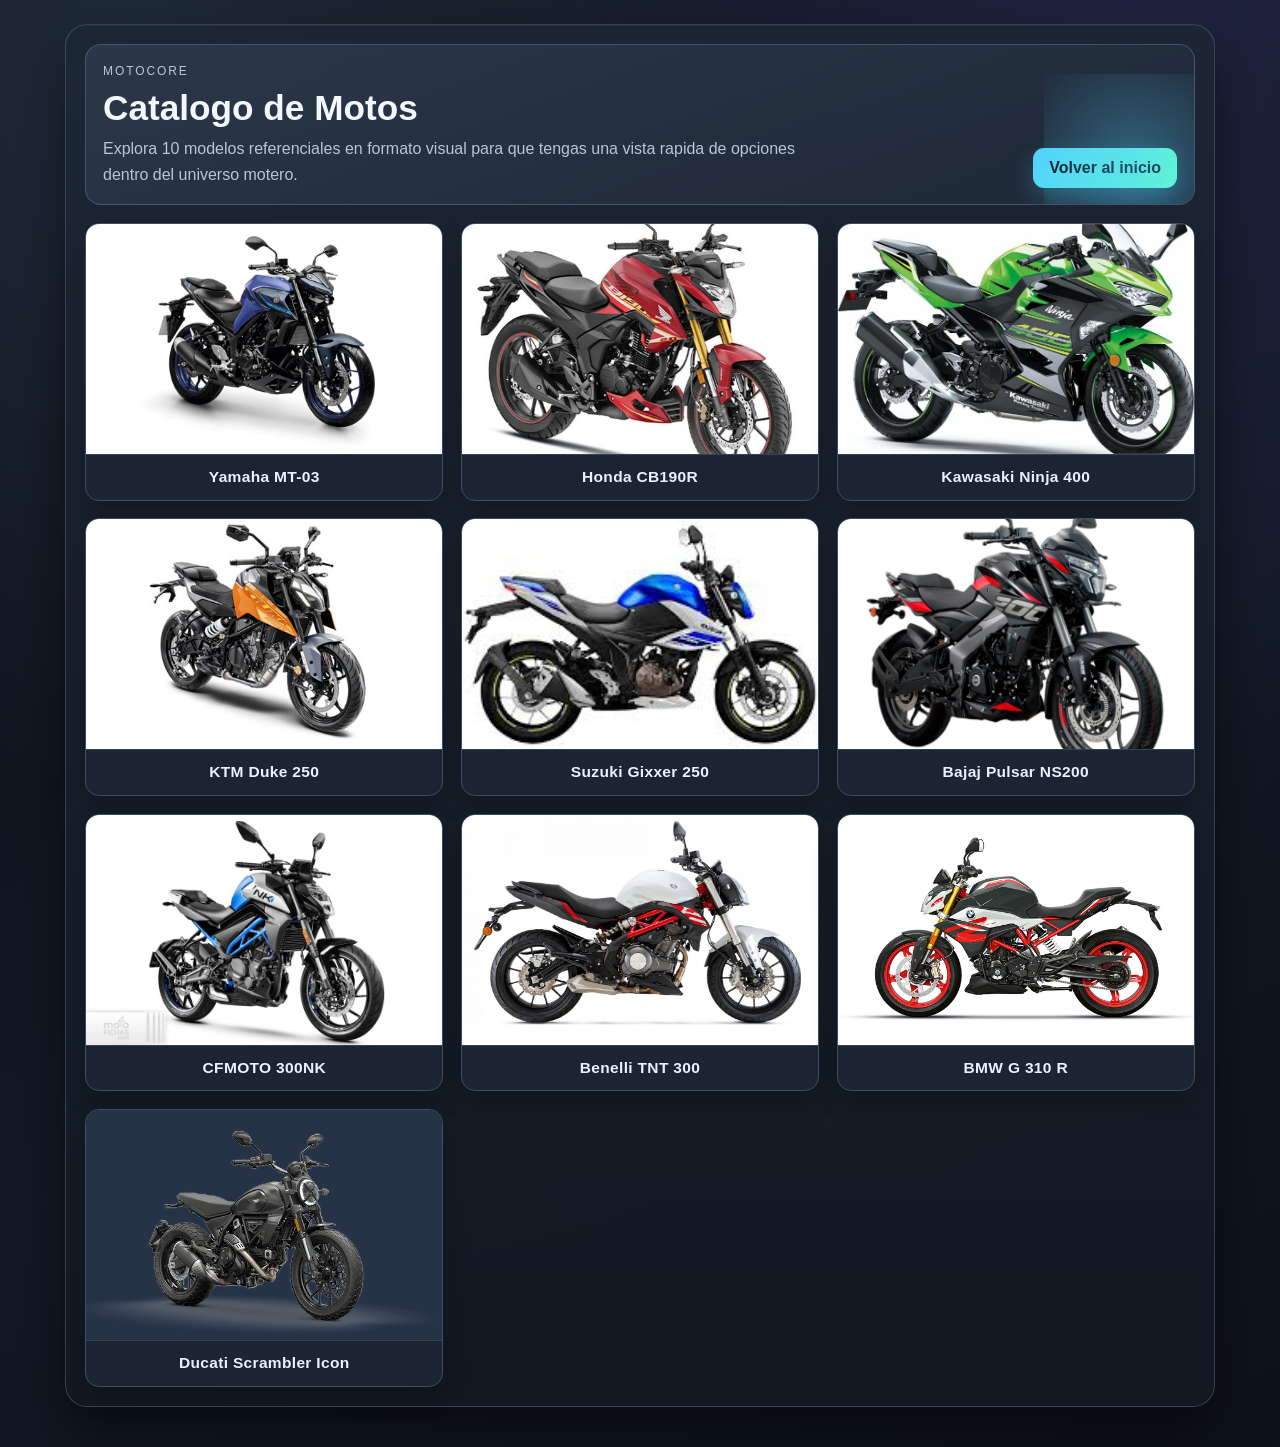
==== pages/catalogo.html @ ab17faab "incluimos la seccion catalogo con 10 motos iniciales" ====
<!doctype html>
<html lang="es">
    <head>
        <meta charset="UTF-8" />
        <meta name="viewport" content="width=device-width, initial-scale=1.0" />
        <title>Catalogo | MOTOCORE</title>
        <link rel="stylesheet" href="../assets/css/catalogo.css" />
    </head>
    <body>
        <main>
            <header class="catalog-header">
                <div>
                    <p class="eyebrow">MOTOCORE</p>
                    <h1>Catalogo de Motos</h1>
                    <p>
                        Explora 10 modelos referenciales en formato visual para que tengas una vista rapida de opciones
                        dentro del universo motero.
                    </p>
                </div>
                <a class="back-link" href="../index.html">Volver al inicio</a>
            </header>

            <section class="catalog-grid" aria-label="Catalogo de motos">
                <article class="bike-card">
                    <img src="../assets/img/catologo/yamaha-mt03.jpg" alt="Yamaha MT-03" />
                    <h2>Yamaha MT-03</h2>
                </article>
                <article class="bike-card">
                    <img src="../assets/img/catologo/honda-cb190r.jpg" alt="Honda CB190R" />
                    <h2>Honda CB190R</h2>
                </article>
                <article class="bike-card">
                    <img src="../assets/img/catologo/kawasaki-ninja400.jpeg" alt="Kawasaki Ninja 400" />
                    <h2>Kawasaki Ninja 400</h2>
                </article>
                <article class="bike-card">
                    <img src="../assets/img/catologo/ktm-duke250.jpg" alt="KTM Duke 250" />
                    <h2>KTM Duke 250</h2>
                </article>
                <article class="bike-card">
                    <img src="../assets/img/catologo/susuki-gixxer250.jpeg" alt="Suzuki Gixxer 250" />
                    <h2>Suzuki Gixxer 250</h2>
                </article>
                <article class="bike-card">
                    <img src="../assets/img/catologo/bajaj-pulsarns200.jpg" alt="Bajaj Pulsar NS200" />
                    <h2>Bajaj Pulsar NS200</h2>
                </article>
                <article class="bike-card">
                    <img src="../assets/img/catologo/cfmoto-300nk.jpg" alt="CFMOTO 300NK" />
                    <h2>CFMOTO 300NK</h2>
                </article>
                <article class="bike-card">
                    <img src="../assets/img/catologo/benelli-tnt300.jpg" alt="Benelli TNT 300" />
                    <h2>Benelli TNT 300</h2>
                </article>
                <article class="bike-card">
                    <img src="../assets/img/catologo/bmw-g310r.jpg" alt="BMW G 310 R" />
                    <h2>BMW G 310 R</h2>
                </article>
                <article class="bike-card">
                    <img src="../assets/img/catologo/ducati-scrambler-r.png" alt="Ducati Scrambler Icon" />
                    <h2>Ducati Scrambler Icon</h2>
                </article>
            </section>
        </main>
    </body>
</html>
---- assets/css/catalogo.css ----
:root {
    --bg: #0d1117;
    --surface: #1b2432;
    --surface-2: #263245;
    --border: #3d4d64;
    --text: #f3f7ff;
    --muted: #b9c5d8;
    --accent: #52d0ff;
    --accent-2: #64ffc9;
}

* {
    box-sizing: border-box;
    margin: 0;
    padding: 0;
}

body {
    min-height: 100vh;
    background:
        radial-gradient(circle at 10% 5%, #202b3b 0%, rgba(32, 43, 59, 0) 40%),
        radial-gradient(circle at 88% 0%, #1f2340 0%, rgba(31, 35, 64, 0) 42%),
        linear-gradient(150deg, #0d1117 0%, #131a26 56%, #0d1219 100%);
    color: var(--text);
    font-family: "Segoe UI", Tahoma, Geneva, Verdana, sans-serif;
    padding: 1.5rem 0.9rem 2.5rem;
}

main {
    width: min(1150px, 96%);
    margin: 0 auto;
    background: linear-gradient(180deg, rgba(29, 38, 52, 0.95), rgba(19, 25, 34, 0.96));
    border: 1px solid rgba(80, 97, 120, 0.56);
    border-radius: 22px;
    padding: 1.2rem;
    box-shadow:
        0 26px 56px rgba(0, 0, 0, 0.5),
        inset 0 1px 0 rgba(255, 255, 255, 0.04);
}

.catalog-header {
    display: flex;
    justify-content: space-between;
    gap: 1rem;
    align-items: flex-end;
    background: linear-gradient(160deg, rgba(52, 66, 86, 0.66), rgba(31, 41, 55, 0.72));
    border: 1px solid rgba(85, 103, 128, 0.68);
    border-radius: 16px;
    padding: 1.05rem;
    margin-bottom: 1.1rem;
    position: relative;
    overflow: hidden;
}

.catalog-header::after {
    content: "";
    position: absolute;
    inset: auto -30px -50px auto;
    width: 180px;
    height: 180px;
    background: radial-gradient(circle, rgba(82, 208, 255, 0.35), rgba(82, 208, 255, 0));
    pointer-events: none;
}

.eyebrow {
    font-size: 0.75rem;
    letter-spacing: 0.12rem;
    text-transform: uppercase;
    color: var(--accent);
    margin-bottom: 0.45rem;
}

.catalog-header h1 {
    font-size: clamp(1.5rem, 3vw, 2.2rem);
    margin-bottom: 0.5rem;
}

.catalog-header p {
    color: var(--muted);
    line-height: 1.6;
    max-width: 700px;
}

.back-link {
    text-decoration: none;
    color: #07111b;
    background: linear-gradient(120deg, var(--accent) 0%, var(--accent-2) 100%);
    border-radius: 11px;
    font-weight: 700;
    padding: 0.68rem 1rem;
    white-space: nowrap;
    box-shadow: 0 10px 24px rgba(67, 209, 255, 0.27);
    transition: transform 0.2s ease, box-shadow 0.2s ease;
}

.back-link:hover {
    transform: translateY(-2px);
    box-shadow: 0 12px 26px rgba(67, 209, 255, 0.34);
}

.catalog-grid {
    display: grid;
    grid-template-columns: repeat(3, minmax(0, 1fr));
    gap: 1.1rem;
}

.bike-card {
    background: linear-gradient(180deg, #1e2837 0%, var(--surface) 100%);
    border: 1px solid var(--border);
    border-radius: 14px;
    overflow: hidden;
    box-shadow: 0 10px 24px rgba(0, 0, 0, 0.24);
    transition: transform 0.25s ease, border-color 0.25s ease, box-shadow 0.25s ease;
}

.bike-card:hover {
    transform: translateY(-6px);
    border-color: #7ad8ff;
    box-shadow: 0 16px 28px rgba(0, 0, 0, 0.34);
}

.bike-card img {
    width: 100%;
    height: 230px;
    object-fit: cover;
    display: block;
    background: var(--surface-2);
    transition: transform 0.3s ease, filter 0.3s ease;
}

.bike-card:hover img {
    transform: scale(1.05);
    filter: saturate(1.08);
}

.bike-card h2 {
    font-size: 0.97rem;
    letter-spacing: 0.02rem;
    padding: 0.82rem 0.7rem 0.85rem;
    text-align: center;
    color: #e9f1ff;
    border-top: 1px solid rgba(88, 104, 128, 0.42);
}

@media (max-width: 1000px) {
    .catalog-grid {
        grid-template-columns: repeat(2, minmax(0, 1fr));
        gap: 1rem;
    }
}

@media (max-width: 700px) {
    .catalog-header {
        flex-direction: column;
        align-items: flex-start;
    }

    .back-link {
        width: 100%;
        text-align: center;
    }

    .catalog-grid {
        grid-template-columns: 1fr;
    }

    .bike-card img {
        height: 240px;
    }
}

@media (max-width: 480px) {
    main {
        padding: 0.85rem;
        border-radius: 16px;
    }

    .catalog-header {
        border-radius: 13px;
    }

    .catalog-grid {
        grid-template-columns: 1fr;
    }

    .bike-card img {
        height: 210px;
    }
}
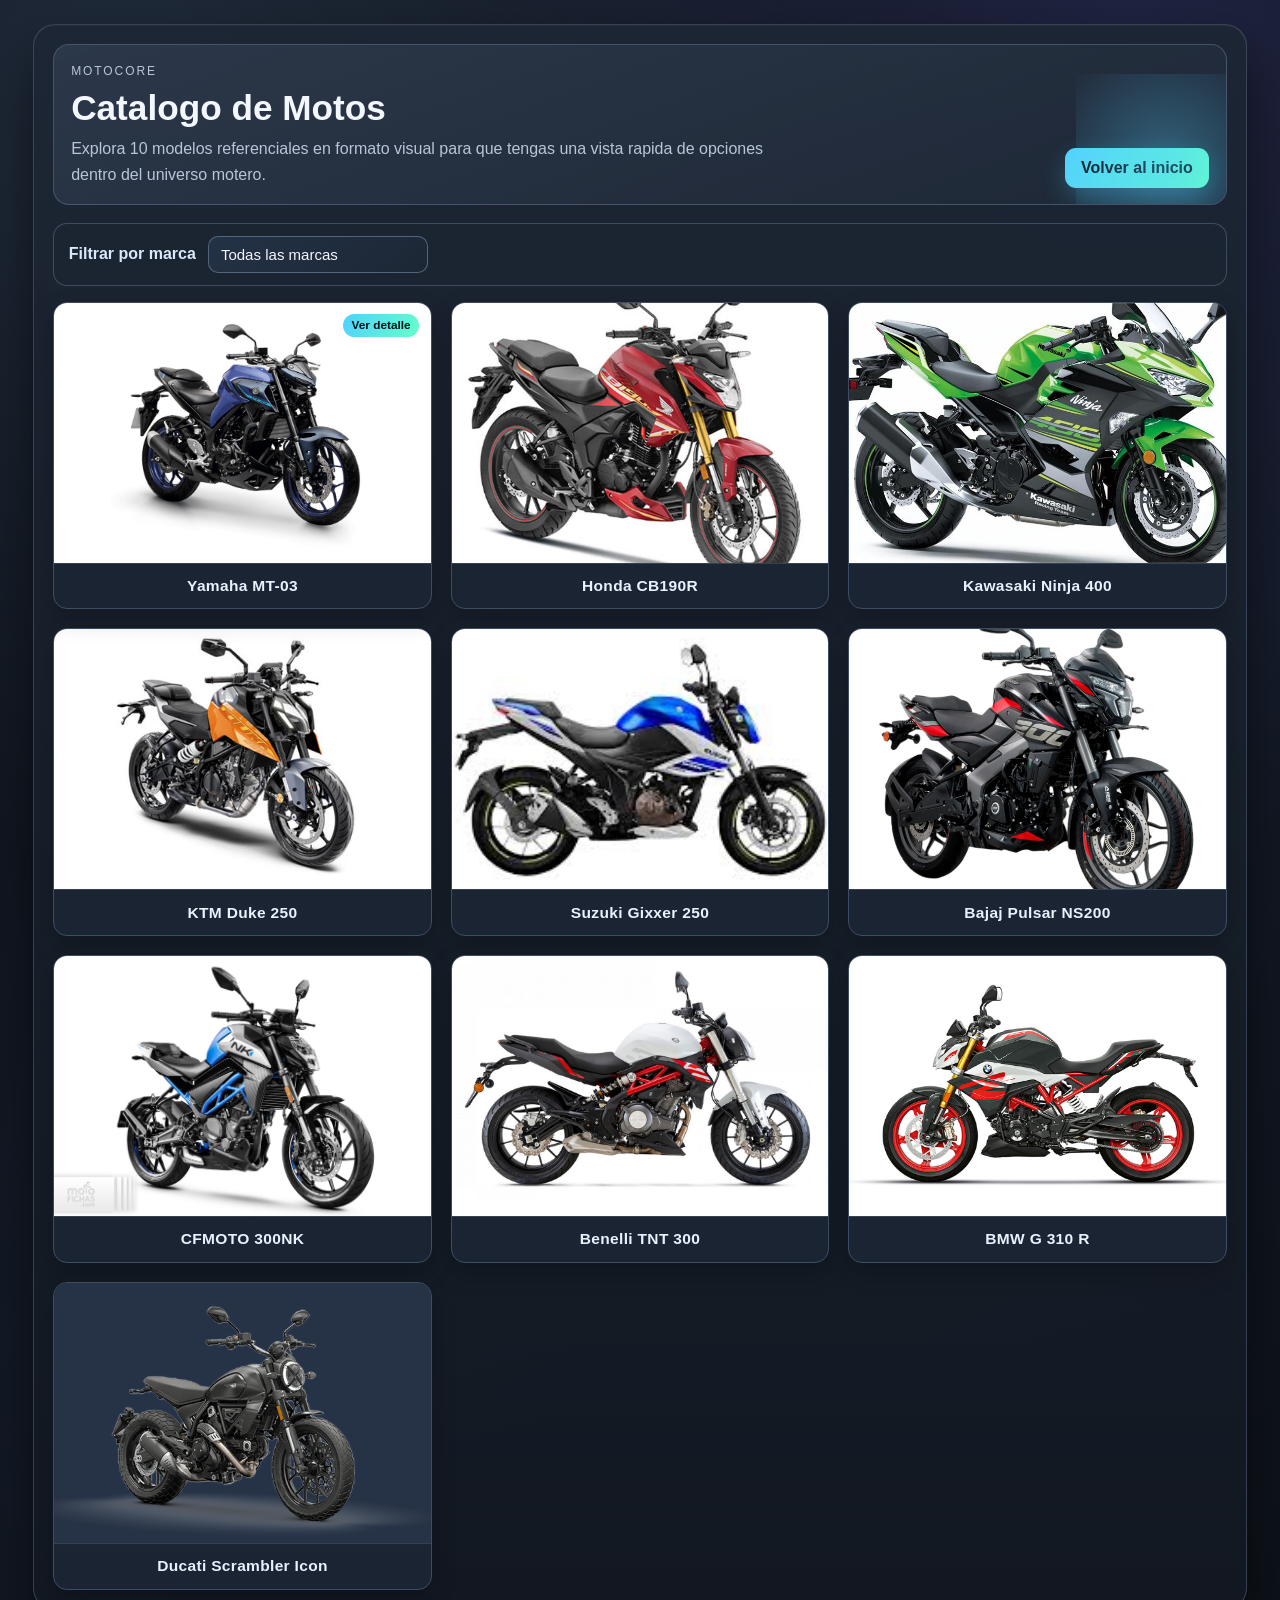
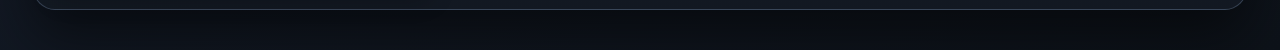
==== commit e3250731: "descripcion en card personalisada comensando en yamaha mt03" ====
--- a/pages/catalogo.html
+++ b/pages/catalogo.html
@@ -20,48 +20,66 @@
                 <a class="back-link" href="../index.html">Volver al inicio</a>
             </header>
 
+            <section class="catalog-filter" aria-label="Filtro por marca">
+                <label for="brand-filter">Filtrar por marca</label>
+                <select id="brand-filter" name="brand-filter">
+                    <option value="all">Todas las marcas</option>
+                    <option value="yamaha">Yamaha</option>
+                    <option value="honda">Honda</option>
+                    <option value="kawasaki">Kawasaki</option>
+                    <option value="ktm">KTM</option>
+                    <option value="suzuki">Suzuki</option>
+                    <option value="bajaj">Bajaj</option>
+                    <option value="cfmoto">CFMOTO</option>
+                    <option value="benelli">Benelli</option>
+                    <option value="bmw">BMW</option>
+                    <option value="ducati">Ducati</option>
+                </select>
+            </section>
+
             <section class="catalog-grid" aria-label="Catalogo de motos">
-                <article class="bike-card">
+                <a class="bike-card bike-card-link" data-brand="yamaha" href="./yamaha-mt03.html">
                     <img src="../assets/img/catologo/yamaha-mt03.jpg" alt="Yamaha MT-03" />
                     <h2>Yamaha MT-03</h2>
-                </article>
-                <article class="bike-card">
+                </a>
+                <article class="bike-card" data-brand="honda">
                     <img src="../assets/img/catologo/honda-cb190r.jpg" alt="Honda CB190R" />
                     <h2>Honda CB190R</h2>
                 </article>
-                <article class="bike-card">
+                <article class="bike-card" data-brand="kawasaki">
                     <img src="../assets/img/catologo/kawasaki-ninja400.jpeg" alt="Kawasaki Ninja 400" />
                     <h2>Kawasaki Ninja 400</h2>
                 </article>
-                <article class="bike-card">
+                <article class="bike-card" data-brand="ktm">
                     <img src="../assets/img/catologo/ktm-duke250.jpg" alt="KTM Duke 250" />
                     <h2>KTM Duke 250</h2>
                 </article>
-                <article class="bike-card">
+                <article class="bike-card" data-brand="suzuki">
                     <img src="../assets/img/catologo/susuki-gixxer250.jpeg" alt="Suzuki Gixxer 250" />
                     <h2>Suzuki Gixxer 250</h2>
                 </article>
-                <article class="bike-card">
+                <article class="bike-card" data-brand="bajaj">
                     <img src="../assets/img/catologo/bajaj-pulsarns200.jpg" alt="Bajaj Pulsar NS200" />
                     <h2>Bajaj Pulsar NS200</h2>
                 </article>
-                <article class="bike-card">
+                <article class="bike-card" data-brand="cfmoto">
                     <img src="../assets/img/catologo/cfmoto-300nk.jpg" alt="CFMOTO 300NK" />
                     <h2>CFMOTO 300NK</h2>
                 </article>
-                <article class="bike-card">
+                <article class="bike-card" data-brand="benelli">
                     <img src="../assets/img/catologo/benelli-tnt300.jpg" alt="Benelli TNT 300" />
                     <h2>Benelli TNT 300</h2>
                 </article>
-                <article class="bike-card">
+                <article class="bike-card" data-brand="bmw">
                     <img src="../assets/img/catologo/bmw-g310r.jpg" alt="BMW G 310 R" />
                     <h2>BMW G 310 R</h2>
                 </article>
-                <article class="bike-card">
+                <article class="bike-card" data-brand="ducati">
                     <img src="../assets/img/catologo/ducati-scrambler-r.png" alt="Ducati Scrambler Icon" />
                     <h2>Ducati Scrambler Icon</h2>
                 </article>
             </section>
         </main>
+        <script src="../assets/js/catalogo.js"></script>
     </body>
 </html>
--- a/assets/css/catalogo.css
+++ b/assets/css/catalogo.css
@@ -27,7 +27,7 @@
 }
 
 main {
-    width: min(1150px, 96%);
+    width: min(1260px, 97%);
     margin: 0 auto;
     background: linear-gradient(180deg, rgba(29, 38, 52, 0.95), rgba(19, 25, 34, 0.96));
     border: 1px solid rgba(80, 97, 120, 0.56);
@@ -98,13 +98,47 @@
     box-shadow: 0 12px 26px rgba(67, 209, 255, 0.34);
 }
 
+.catalog-filter {
+    display: flex;
+    align-items: center;
+    gap: 0.75rem;
+    margin-bottom: 1rem;
+    background: rgba(29, 38, 51, 0.72);
+    border: 1px solid rgba(85, 103, 128, 0.62);
+    border-radius: 14px;
+    padding: 0.75rem 0.9rem;
+}
+
+.catalog-filter label {
+    font-weight: 600;
+    color: #dbe8fa;
+}
+
+.catalog-filter select {
+    appearance: none;
+    background: linear-gradient(140deg, #243246 0%, #1c2735 100%);
+    color: var(--text);
+    border: 1px solid rgba(96, 115, 140, 0.8);
+    border-radius: 10px;
+    padding: 0.55rem 2.2rem 0.55rem 0.75rem;
+    font-size: 0.94rem;
+    min-width: 220px;
+    cursor: pointer;
+}
+
+.catalog-filter select:focus {
+    outline: 2px solid rgba(82, 208, 255, 0.48);
+    outline-offset: 1px;
+}
+
 .catalog-grid {
     display: grid;
     grid-template-columns: repeat(3, minmax(0, 1fr));
-    gap: 1.1rem;
+    gap: 1.2rem;
 }
 
 .bike-card {
+    display: block;
     background: linear-gradient(180deg, #1e2837 0%, var(--surface) 100%);
     border: 1px solid var(--border);
     border-radius: 14px;
@@ -121,7 +155,7 @@
 
 .bike-card img {
     width: 100%;
-    height: 230px;
+    height: 260px;
     object-fit: cover;
     display: block;
     background: var(--surface-2);
@@ -142,10 +176,33 @@
     border-top: 1px solid rgba(88, 104, 128, 0.42);
 }
 
+.bike-card-link {
+    text-decoration: none;
+    color: inherit;
+    position: relative;
+}
+
+.bike-card-link::after {
+    content: "Ver detalle";
+    position: absolute;
+    right: 0.7rem;
+    top: 0.7rem;
+    font-size: 0.74rem;
+    font-weight: 700;
+    color: #02111a;
+    background: linear-gradient(120deg, var(--accent), var(--accent-2));
+    border-radius: 999px;
+    padding: 0.28rem 0.55rem;
+}
+
 @media (max-width: 1000px) {
     .catalog-grid {
         grid-template-columns: repeat(2, minmax(0, 1fr));
-        gap: 1rem;
+        gap: 1.05rem;
+    }
+
+    .bike-card img {
+        height: 250px;
     }
 }
 
@@ -160,12 +217,21 @@
         text-align: center;
     }
 
+    .catalog-filter {
+        flex-direction: column;
+        align-items: flex-start;
+    }
+
+    .catalog-filter select {
+        width: 100%;
+    }
+
     .catalog-grid {
         grid-template-columns: 1fr;
     }
 
     .bike-card img {
-        height: 240px;
+        height: 245px;
     }
 }
 
@@ -184,6 +250,6 @@
     }
 
     .bike-card img {
-        height: 210px;
-    }
-}
+        height: 220px;
+    }
+}
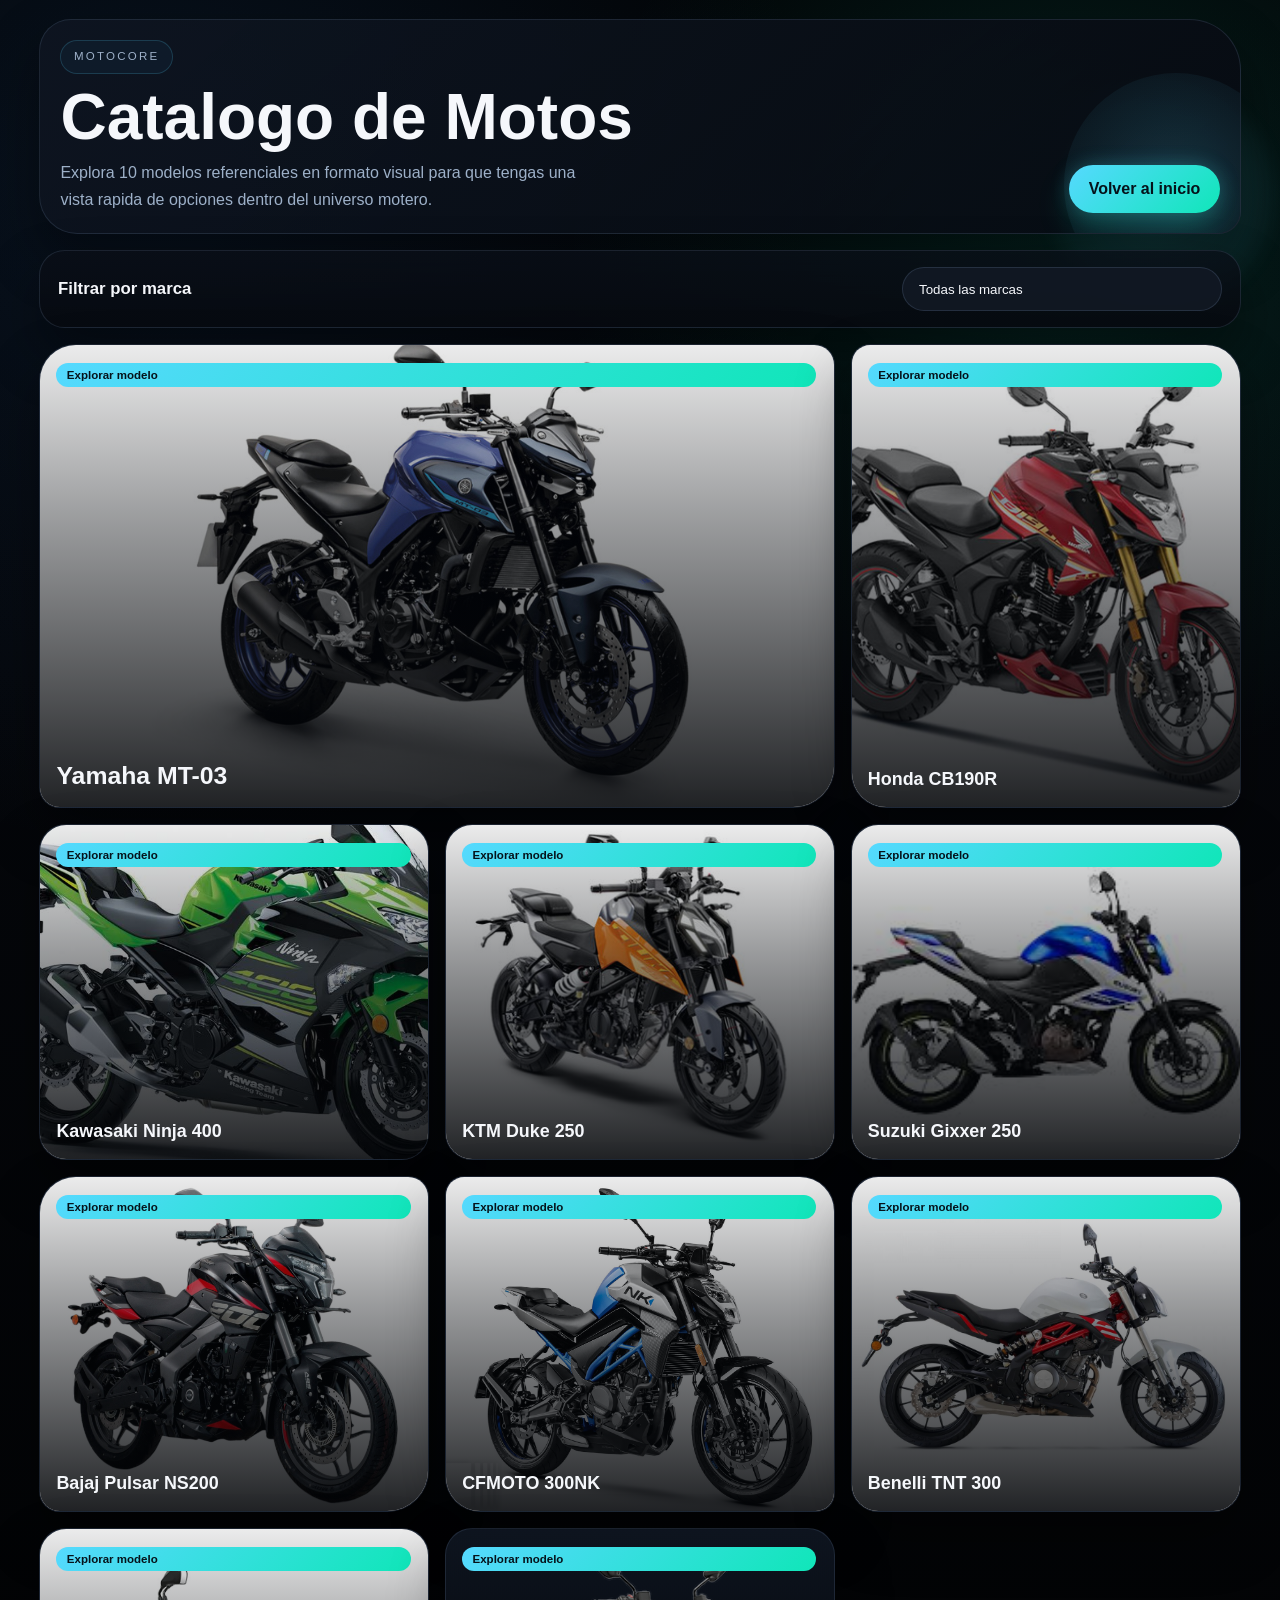
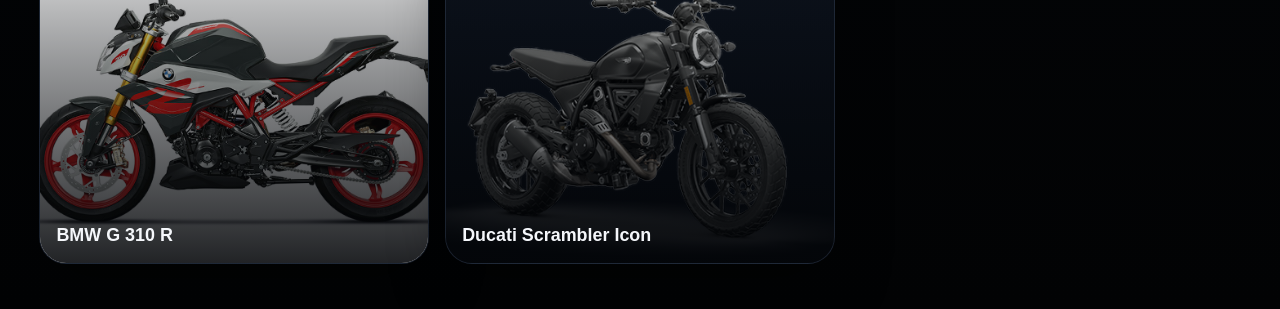
==== commit 2f77f3d8: "catlogo completocon las fichas tecnicas" ====
--- a/pages/catalogo.html
+++ b/pages/catalogo.html
@@ -42,42 +42,42 @@
                     <img src="../assets/img/catologo/yamaha-mt03.jpg" alt="Yamaha MT-03" />
                     <h2>Yamaha MT-03</h2>
                 </a>
-                <article class="bike-card" data-brand="honda">
+                <a class="bike-card bike-card-link" data-brand="honda" href="./honda-cb190r.html">
                     <img src="../assets/img/catologo/honda-cb190r.jpg" alt="Honda CB190R" />
                     <h2>Honda CB190R</h2>
-                </article>
-                <article class="bike-card" data-brand="kawasaki">
+                </a>
+                <a class="bike-card bike-card-link" data-brand="kawasaki" href="./kawasaki-ninja400.html">
                     <img src="../assets/img/catologo/kawasaki-ninja400.jpeg" alt="Kawasaki Ninja 400" />
                     <h2>Kawasaki Ninja 400</h2>
-                </article>
-                <article class="bike-card" data-brand="ktm">
+                </a>
+                <a class="bike-card bike-card-link" data-brand="ktm" href="./ktm-duke250.html">
                     <img src="../assets/img/catologo/ktm-duke250.jpg" alt="KTM Duke 250" />
                     <h2>KTM Duke 250</h2>
-                </article>
-                <article class="bike-card" data-brand="suzuki">
+                </a>
+                <a class="bike-card bike-card-link" data-brand="suzuki" href="./suzuki-gixxer250.html">
                     <img src="../assets/img/catologo/susuki-gixxer250.jpeg" alt="Suzuki Gixxer 250" />
                     <h2>Suzuki Gixxer 250</h2>
-                </article>
-                <article class="bike-card" data-brand="bajaj">
+                </a>
+                <a class="bike-card bike-card-link" data-brand="bajaj" href="./bajaj-pulsar-ns200.html">
                     <img src="../assets/img/catologo/bajaj-pulsarns200.jpg" alt="Bajaj Pulsar NS200" />
                     <h2>Bajaj Pulsar NS200</h2>
-                </article>
-                <article class="bike-card" data-brand="cfmoto">
+                </a>
+                <a class="bike-card bike-card-link" data-brand="cfmoto" href="./cfmoto-300nk.html">
                     <img src="../assets/img/catologo/cfmoto-300nk.jpg" alt="CFMOTO 300NK" />
                     <h2>CFMOTO 300NK</h2>
-                </article>
-                <article class="bike-card" data-brand="benelli">
+                </a>
+                <a class="bike-card bike-card-link" data-brand="benelli" href="./benelli-tnt300.html">
                     <img src="../assets/img/catologo/benelli-tnt300.jpg" alt="Benelli TNT 300" />
                     <h2>Benelli TNT 300</h2>
-                </article>
-                <article class="bike-card" data-brand="bmw">
+                </a>
+                <a class="bike-card bike-card-link" data-brand="bmw" href="./bmw-g310r.html">
                     <img src="../assets/img/catologo/bmw-g310r.jpg" alt="BMW G 310 R" />
                     <h2>BMW G 310 R</h2>
-                </article>
-                <article class="bike-card" data-brand="ducati">
+                </a>
+                <a class="bike-card bike-card-link" data-brand="ducati" href="./ducati-scrambler-icon.html">
                     <img src="../assets/img/catologo/ducati-scrambler-r.png" alt="Ducati Scrambler Icon" />
                     <h2>Ducati Scrambler Icon</h2>
-                </article>
+                </a>
             </section>
         </main>
         <script src="../assets/js/catalogo.js"></script>
--- a/assets/css/catalogo.css
+++ b/assets/css/catalogo.css
@@ -1,12 +1,14 @@
 :root {
-    --bg: #0d1117;
-    --surface: #1b2432;
-    --surface-2: #263245;
-    --border: #3d4d64;
-    --text: #f3f7ff;
-    --muted: #b9c5d8;
-    --accent: #52d0ff;
-    --accent-2: #64ffc9;
+    --bg: #020304;
+    --surface: rgba(10, 15, 24, 0.76);
+    --surface-strong: rgba(14, 20, 31, 0.92);
+    --surface-soft: rgba(21, 29, 43, 0.72);
+    --border: rgba(99, 122, 157, 0.22);
+    --text: #f5f7fb;
+    --muted: #9db0c8;
+    --accent: #56d9ff;
+    --accent-2: #10e6b9;
+    --shadow: 0 26px 54px rgba(0, 0, 0, 0.38);
 }
 
 * {
@@ -17,239 +19,327 @@
 
 body {
     min-height: 100vh;
+    background-color: #020304;
     background:
-        radial-gradient(circle at 10% 5%, #202b3b 0%, rgba(32, 43, 59, 0) 40%),
-        radial-gradient(circle at 88% 0%, #1f2340 0%, rgba(31, 35, 64, 0) 42%),
-        linear-gradient(150deg, #0d1117 0%, #131a26 56%, #0d1219 100%);
+        radial-gradient(circle at 12% 10%, rgba(28, 74, 132, 0.18) 0%, rgba(28, 74, 132, 0) 32%),
+        radial-gradient(circle at 84% 14%, rgba(16, 230, 185, 0.12) 0%, rgba(16, 230, 185, 0) 26%),
+        linear-gradient(180deg, #030507 0%, #05070b 34%, #020304 100%);
     color: var(--text);
-    font-family: "Segoe UI", Tahoma, Geneva, Verdana, sans-serif;
-    padding: 1.5rem 0.9rem 2.5rem;
+    font-family: "Avenir Next Condensed", "Trebuchet MS", "Segoe UI", sans-serif;
+    padding: 1.2rem 0.9rem 2.8rem;
+    overflow-x: hidden;
+}
+
+body::before {
+    content: "";
+    position: fixed;
+    inset: 0 0 auto;
+    width: var(--scroll-progress, 0%);
+    height: 3px;
+    z-index: 90;
+    background: linear-gradient(90deg, var(--accent), var(--accent-2));
+    box-shadow: 0 0 18px rgba(86, 217, 255, 0.65);
+    pointer-events: none;
 }
 
 main {
-    width: min(1260px, 97%);
+    position: relative;
+    width: min(1260px, 96%);
     margin: 0 auto;
-    background: linear-gradient(180deg, rgba(29, 38, 52, 0.95), rgba(19, 25, 34, 0.96));
-    border: 1px solid rgba(80, 97, 120, 0.56);
-    border-radius: 22px;
-    padding: 1.2rem;
+}
+
+main::before {
+    content: "";
+    position: absolute;
+    top: 4rem;
+    right: -2rem;
+    width: 14rem;
+    height: 14rem;
+    border-radius: 50%;
+    background: radial-gradient(circle, rgba(86, 217, 255, 0.18), rgba(86, 217, 255, 0));
+    filter: blur(10px);
+    pointer-events: none;
+}
+
+.catalog-header,
+.catalog-filter,
+.catalog-grid {
+    position: relative;
+    z-index: 1;
+}
+
+.catalog-header {
+    display: grid;
+    grid-template-columns: 1.1fr auto;
+    gap: 1rem;
+    align-items: end;
+    padding: 1.25rem;
+    margin-bottom: 1rem;
+    background:
+        linear-gradient(140deg, rgba(15, 22, 34, 0.82), rgba(7, 11, 18, 0.94));
+    border: 1px solid var(--border);
+    border-radius: 2rem 3.2rem 1.4rem 2.4rem;
+    box-shadow: var(--shadow);
+    overflow: hidden;
+}
+
+.catalog-header::before {
+    content: "";
+    position: absolute;
+    inset: auto -3rem -4rem auto;
+    width: 14rem;
+    height: 14rem;
+    border-radius: 50%;
+    background: radial-gradient(circle, rgba(86, 217, 255, 0.18), rgba(86, 217, 255, 0));
+    pointer-events: none;
+    z-index: 0;
+}
+
+.catalog-header > div,
+.back-link {
+    position: relative;
+    z-index: 2;
+}
+
+.eyebrow {
+    display: inline-flex;
+    align-items: center;
+    width: fit-content;
+    margin-bottom: 0.8rem;
+    padding: 0.38rem 0.78rem;
+    border-radius: 999px;
+    text-transform: uppercase;
+    letter-spacing: 0.14rem;
+    font-size: 0.72rem;
+    color: var(--accent);
+    background: rgba(17, 30, 46, 0.7);
+    border: 1px solid rgba(86, 217, 255, 0.18);
+}
+
+.catalog-header h1 {
+    font-size: clamp(2rem, 5vw, 4rem);
+    line-height: 0.95;
+    margin-bottom: 0.7rem;
+}
+
+.catalog-header p {
+    max-width: 58ch;
+    color: var(--muted);
+    line-height: 1.7;
+}
+
+.back-link {
+    display: inline-flex;
+    align-items: center;
+    justify-content: center;
+    min-height: 3rem;
+    padding: 0.8rem 1.2rem;
+    border-radius: 999px;
+    text-decoration: none;
+    color: #05121a;
+    font-weight: 800;
+    background: linear-gradient(135deg, var(--accent), var(--accent-2));
     box-shadow:
-        0 26px 56px rgba(0, 0, 0, 0.5),
-        inset 0 1px 0 rgba(255, 255, 255, 0.04);
-}
-
-.catalog-header {
-    display: flex;
-    justify-content: space-between;
+        0 16px 34px rgba(16, 230, 185, 0.2),
+        0 0 20px rgba(86, 217, 255, 0.22);
+    transition: transform 0.24s ease, box-shadow 0.24s ease;
+}
+
+.back-link:hover {
+    transform: translateY(-3px);
+    box-shadow:
+        0 22px 36px rgba(16, 230, 185, 0.24),
+        0 0 22px rgba(86, 217, 255, 0.26);
+}
+
+.catalog-filter {
+    display: grid;
+    grid-template-columns: auto minmax(220px, 320px);
     gap: 1rem;
-    align-items: flex-end;
-    background: linear-gradient(160deg, rgba(52, 66, 86, 0.66), rgba(31, 41, 55, 0.72));
-    border: 1px solid rgba(85, 103, 128, 0.68);
-    border-radius: 16px;
-    padding: 1.05rem;
-    margin-bottom: 1.1rem;
-    position: relative;
-    overflow: hidden;
-}
-
-.catalog-header::after {
-    content: "";
-    position: absolute;
-    inset: auto -30px -50px auto;
-    width: 180px;
-    height: 180px;
-    background: radial-gradient(circle, rgba(82, 208, 255, 0.35), rgba(82, 208, 255, 0));
-    pointer-events: none;
-}
-
-.eyebrow {
-    font-size: 0.75rem;
-    letter-spacing: 0.12rem;
-    text-transform: uppercase;
-    color: var(--accent);
-    margin-bottom: 0.45rem;
-}
-
-.catalog-header h1 {
-    font-size: clamp(1.5rem, 3vw, 2.2rem);
-    margin-bottom: 0.5rem;
-}
-
-.catalog-header p {
-    color: var(--muted);
-    line-height: 1.6;
-    max-width: 700px;
-}
-
-.back-link {
-    text-decoration: none;
-    color: #07111b;
-    background: linear-gradient(120deg, var(--accent) 0%, var(--accent-2) 100%);
-    border-radius: 11px;
+    align-items: center;
+    margin-bottom: 1rem;
+    padding: 1rem 1.1rem;
+    border-radius: 1.6rem;
+    background: linear-gradient(180deg, rgba(10, 15, 24, 0.78), rgba(7, 10, 16, 0.92));
+    border: 1px solid var(--border);
+    box-shadow: var(--shadow);
+}
+
+.catalog-filter label {
+    font-size: 1.05rem;
     font-weight: 700;
-    padding: 0.68rem 1rem;
-    white-space: nowrap;
-    box-shadow: 0 10px 24px rgba(67, 209, 255, 0.27);
-    transition: transform 0.2s ease, box-shadow 0.2s ease;
-}
-
-.back-link:hover {
-    transform: translateY(-2px);
-    box-shadow: 0 12px 26px rgba(67, 209, 255, 0.34);
-}
-
-.catalog-filter {
-    display: flex;
-    align-items: center;
-    gap: 0.75rem;
-    margin-bottom: 1rem;
-    background: rgba(29, 38, 51, 0.72);
-    border: 1px solid rgba(85, 103, 128, 0.62);
-    border-radius: 14px;
-    padding: 0.75rem 0.9rem;
-}
-
-.catalog-filter label {
-    font-weight: 600;
-    color: #dbe8fa;
 }
 
 .catalog-filter select {
+    width: 100%;
     appearance: none;
-    background: linear-gradient(140deg, #243246 0%, #1c2735 100%);
+    padding: 0.85rem 1rem;
+    border-radius: 999px;
     color: var(--text);
-    border: 1px solid rgba(96, 115, 140, 0.8);
-    border-radius: 10px;
-    padding: 0.55rem 2.2rem 0.55rem 0.75rem;
-    font-size: 0.94rem;
-    min-width: 220px;
-    cursor: pointer;
+    background: rgba(18, 25, 36, 0.9);
+    border: 1px solid rgba(112, 138, 172, 0.22);
+    transition: border-color 0.22s ease, box-shadow 0.22s ease;
 }
 
 .catalog-filter select:focus {
-    outline: 2px solid rgba(82, 208, 255, 0.48);
-    outline-offset: 1px;
+    outline: none;
+    border-color: rgba(86, 217, 255, 0.48);
+    box-shadow: 0 0 16px rgba(86, 217, 255, 0.18);
 }
 
 .catalog-grid {
     display: grid;
-    grid-template-columns: repeat(3, minmax(0, 1fr));
-    gap: 1.2rem;
+    grid-template-columns: repeat(12, minmax(0, 1fr));
+    gap: 1rem;
 }
 
 .bike-card {
-    display: block;
-    background: linear-gradient(180deg, #1e2837 0%, var(--surface) 100%);
-    border: 1px solid var(--border);
-    border-radius: 14px;
+    position: relative;
+    grid-column: span 4;
+    display: flex;
+    flex-direction: column;
+    justify-content: flex-end;
+    min-height: 21rem;
     overflow: hidden;
-    box-shadow: 0 10px 24px rgba(0, 0, 0, 0.24);
-    transition: transform 0.25s ease, border-color 0.25s ease, box-shadow 0.25s ease;
-}
-
-.bike-card:hover {
-    transform: translateY(-6px);
-    border-color: #7ad8ff;
-    box-shadow: 0 16px 28px rgba(0, 0, 0, 0.34);
+    text-decoration: none;
+    color: inherit;
+    border-radius: 1.7rem;
+    background: linear-gradient(180deg, rgba(17, 25, 38, 0.86), rgba(8, 12, 20, 0.96));
+    border: 1px solid rgba(104, 127, 160, 0.18);
+    box-shadow: var(--shadow);
+    transition:
+        transform 0.28s ease,
+        border-color 0.28s ease,
+        box-shadow 0.28s ease;
+}
+
+.bike-card:nth-child(5n + 1) {
+    border-radius: 2.3rem 1.3rem 2.6rem 1.3rem;
+}
+
+.bike-card:nth-child(5n + 2) {
+    border-radius: 1.2rem 2.2rem 1.2rem 2.2rem;
+}
+
+.bike-card:nth-child(1) {
+    grid-column: span 8;
+    min-height: 29rem;
+}
+
+.bike-card:nth-child(1) h2 {
+    font-size: 1.55rem;
 }
 
 .bike-card img {
+    position: absolute;
+    inset: 0;
     width: 100%;
-    height: 260px;
+    height: 100%;
     object-fit: cover;
     display: block;
-    background: var(--surface-2);
-    transition: transform 0.3s ease, filter 0.3s ease;
+    transform: scale(1.02);
+    transition: transform 0.55s ease, filter 0.55s ease;
+}
+
+.bike-card::before {
+    content: "";
+    position: absolute;
+    inset: 0;
+    background:
+        linear-gradient(180deg, rgba(3, 5, 8, 0.08) 0%, rgba(3, 6, 10, 0.4) 38%, rgba(3, 5, 8, 0.88) 100%);
+    z-index: 1;
+}
+
+.bike-card::after {
+    content: "";
+    position: absolute;
+    inset: 1rem auto auto 1rem;
+    width: 3rem;
+    height: 3rem;
+    border-radius: 42% 58% 51% 49% / 47% 39% 61% 53%;
+    border: 1px solid rgba(255, 255, 255, 0.1);
+    z-index: 2;
+}
+
+.bike-card-link::after {
+    content: "Explorar modelo";
+    position: absolute;
+    top: 1.1rem;
+    right: 1.1rem;
+    z-index: 3;
+    min-height: auto;
+    width: auto;
+    height: auto;
+    padding: 0.38rem 0.65rem;
+    border-radius: 999px;
+    background: linear-gradient(135deg, var(--accent), var(--accent-2));
+    color: #05121a;
+    font-size: 0.72rem;
+    font-weight: 800;
+    border: 0;
+}
+
+.bike-card h2 {
+    position: relative;
+    z-index: 2;
+    padding: 1.15rem 1rem;
+    font-size: 1.12rem;
+    line-height: 1.05;
+}
+
+.bike-card:hover {
+    transform: translateY(-8px) rotate(-0.4deg);
+    border-color: rgba(86, 217, 255, 0.36);
+    box-shadow:
+        0 30px 40px rgba(0, 0, 0, 0.38),
+        0 0 20px rgba(86, 217, 255, 0.12);
 }
 
 .bike-card:hover img {
-    transform: scale(1.05);
+    transform: scale(1.08);
     filter: saturate(1.08);
 }
 
-.bike-card h2 {
-    font-size: 0.97rem;
-    letter-spacing: 0.02rem;
-    padding: 0.82rem 0.7rem 0.85rem;
-    text-align: center;
-    color: #e9f1ff;
-    border-top: 1px solid rgba(88, 104, 128, 0.42);
-}
-
-.bike-card-link {
-    text-decoration: none;
-    color: inherit;
-    position: relative;
-}
-
-.bike-card-link::after {
-    content: "Ver detalle";
-    position: absolute;
-    right: 0.7rem;
-    top: 0.7rem;
-    font-size: 0.74rem;
-    font-weight: 700;
-    color: #02111a;
-    background: linear-gradient(120deg, var(--accent), var(--accent-2));
-    border-radius: 999px;
-    padding: 0.28rem 0.55rem;
-}
-
-@media (max-width: 1000px) {
-    .catalog-grid {
-        grid-template-columns: repeat(2, minmax(0, 1fr));
-        gap: 1.05rem;
-    }
-
-    .bike-card img {
-        height: 250px;
-    }
-}
-
-@media (max-width: 700px) {
+.reveal-item {
+    opacity: 0;
+    transform: translateY(36px) scale(0.985);
+    transition:
+        opacity 0.8s ease,
+        transform 0.8s cubic-bezier(0.18, 0.88, 0.2, 1);
+    transition-delay: var(--reveal-delay, 0ms);
+}
+
+.reveal-item.is-visible {
+    opacity: 1;
+    transform: translateY(0) scale(1);
+}
+
+@media (max-width: 1080px) {
+    .bike-card,
+    .bike-card:nth-child(1) {
+        grid-column: span 6;
+        min-height: 24rem;
+    }
+}
+
+@media (max-width: 760px) {
+    body {
+        padding: 1rem 0.7rem 2rem;
+    }
+
+    .catalog-header,
+    .catalog-filter {
+        grid-template-columns: 1fr;
+    }
+
     .catalog-header {
-        flex-direction: column;
-        align-items: flex-start;
-    }
-
-    .back-link {
-        width: 100%;
-        text-align: center;
-    }
-
-    .catalog-filter {
-        flex-direction: column;
-        align-items: flex-start;
-    }
-
-    .catalog-filter select {
-        width: 100%;
-    }
-
-    .catalog-grid {
-        grid-template-columns: 1fr;
-    }
-
-    .bike-card img {
-        height: 245px;
-    }
-}
-
-@media (max-width: 480px) {
-    main {
-        padding: 0.85rem;
-        border-radius: 16px;
-    }
-
-    .catalog-header {
-        border-radius: 13px;
-    }
-
-    .catalog-grid {
-        grid-template-columns: 1fr;
-    }
-
-    .bike-card img {
-        height: 220px;
-    }
-}
+        border-radius: 1.6rem;
+        padding: 1rem;
+    }
+
+    .bike-card,
+    .bike-card:nth-child(1) {
+        grid-column: 1 / -1;
+        min-height: 21rem;
+    }
+}
